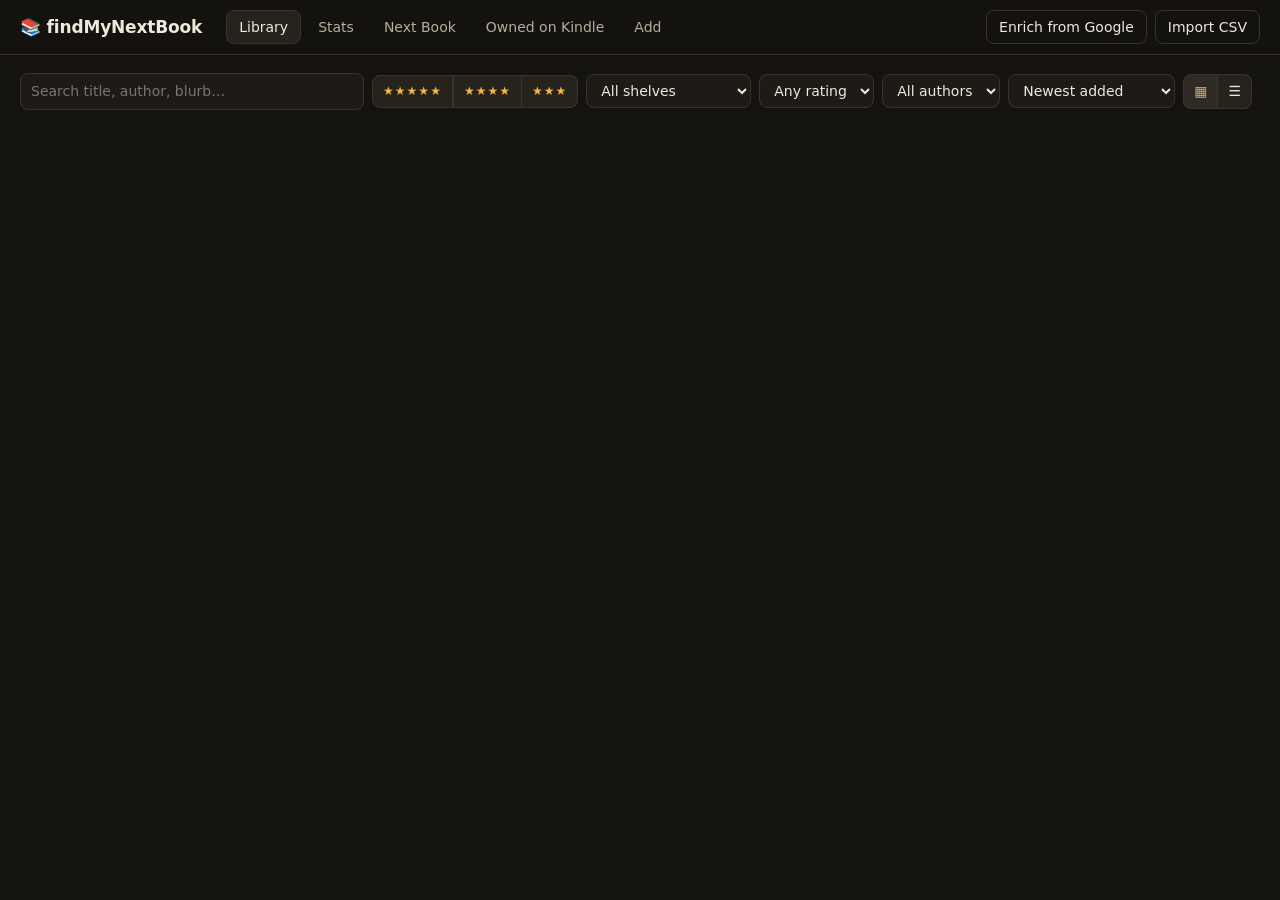
==== static/index.html @ 76b919ef "findMyNextBook: Goodreads replacement with SQLite, Google Books, and OpenRouter recommendations Fast" ====
<!doctype html>
<html lang="en">
<head>
<meta charset="utf-8">
<meta name="viewport" content="width=device-width, initial-scale=1">
<title>findMyNextBook</title>
<link rel="stylesheet" href="/static/style.css">
</head>
<body>
<header class="topbar">
  <div class="brand">📚 <span>findMyNextBook</span></div>
  <nav>
    <button data-view="library" class="active">Library</button>
    <button data-view="stats">Stats</button>
    <button data-view="recs">Next Book</button>
    <button data-view="owned">Owned on Kindle</button>
    <button data-view="add">Add</button>
  </nav>
  <div class="topbar-right">
    <span id="enrich-status" class="muted"></span>
    <button id="enrich-btn" class="ghost" title="Fetch covers, blurbs and genres from Google Books">Enrich from Google</button>
    <label class="ghost file-btn">Import CSV<input type="file" id="import-file" accept=".csv" hidden></label>
  </div>
</header>

<!-- ===================== LIBRARY ===================== -->
<section id="view-library" class="view">
  <div class="filters">
    <input id="q" type="search" placeholder="Search title, author, blurb…">
    <div class="seg star-seg" title="Quick filter by my rating">
      <button data-star="5">★★★★★</button>
      <button data-star="4">★★★★</button>
      <button data-star="3">★★★</button>
    </div>
    <select id="f-shelf">
      <option value="">All shelves</option>
      <option value="read">Read</option>
      <option value="currently-reading">Currently reading</option>
      <option value="to-read">To read</option>
      <option value="abandoned">Abandoned</option>
    </select>
    <select id="f-rating">
      <option value="">Any rating</option>
      <option value="5">★★★★★</option>
      <option value="4">★★★★</option>
      <option value="3">★★★</option>
      <option value="2">★★</option>
      <option value="1">★</option>
      <option value="0">Unrated</option>
    </select>
    <select id="f-author"><option value="">All authors</option></select>
    <select id="f-sort">
      <option value="date_added:desc">Newest added</option>
      <option value="date_read:desc">Recently read</option>
      <option value="my_rating:desc">My rating</option>
      <option value="google_rating:desc">Google rating</option>
      <option value="title:asc">Title A–Z</option>
      <option value="author:asc">Author A–Z</option>
      <option value="original_year:desc">Newest published</option>
      <option value="original_year:asc">Oldest published</option>
      <option value="pages:desc">Longest</option>
    </select>
    <div class="seg">
      <button data-layout="grid" class="active" title="Grid">▦</button>
      <button data-layout="list" title="List">☰</button>
    </div>
    <span id="count" class="muted"></span>
  </div>
  <div id="books" class="grid"></div>
</section>

<!-- ===================== STATS ===================== -->
<section id="view-stats" class="view" hidden>
  <div id="stat-tiles" class="tiles"></div>
  <div class="charts">
    <figure class="card"><figcaption>Books read per year</figcaption><div id="chart-year"></div></figure>
    <figure class="card"><figcaption>How I rate (read shelf)</figcaption><div id="chart-rating"></div></figure>
    <figure class="card"><figcaption>Most-read authors · avg rating</figcaption><div id="chart-authors"></div></figure>
    <figure class="card"><figcaption>Genres (Google Books categories) · avg rating</figcaption><div id="chart-cats"></div></figure>
  </div>
</section>

<!-- ===================== RECOMMENDATIONS ===================== -->
<section id="view-recs" class="view" hidden>
  <div class="card rec-controls">
    <div class="row">
      <label>Model <input id="rec-model" list="model-list" placeholder="anthropic/claude-sonnet-5" spellcheck="false"></label>
      <datalist id="model-list"></datalist>
      <label>How many <input id="rec-n" type="number" min="3" max="25" value="10"></label>
      <button id="rec-go" class="primary">✨ Find my next book</button>
      <button id="rec-prompt" class="ghost" title="See exactly what gets sent to the model">View prompt</button>
    </div>
    <div class="row">
      <input id="rec-mood" placeholder="Optional steer — e.g. “something short and weird”, “more like Blindsight”, “no series starters”">
    </div>
    <div id="rec-status" class="muted"></div>
  </div>
  <div class="row runs-row">
    <label>Previous runs <select id="run-select"></select></label>
    <label class="check"><input type="checkbox" id="hide-dismissed" checked> hide dismissed</label>
  </div>
  <p id="taste" class="taste"></p>
  <div id="recs" class="rec-list"></div>
</section>

<!-- ===================== OWNED ===================== -->
<section id="view-owned" class="view" hidden>
  <div class="card owned-card">
    <h2 style="margin:0 0 4px">Owned on Kindle <span id="owned-count" class="muted" style="font-size:14px;font-weight:400"></span></h2>
    <p class="muted" style="margin:0">Books you bought on Amazon that Goodreads never saw. Anything on this list is never recommended.</p>
    <h3 style="margin:16px 0 4px">👇 Paste here</h3>
    <div class="row" style="margin-top:12px;align-items:flex-start">
      <div style="flex:1 1 320px">
        <textarea id="owned-text" placeholder="Paste titles, one per line — “The Gone-Away World by Nick Harkaway” or just the title.&#10;Also accepts the JSON the Kindle-library script copies to your clipboard."></textarea>
        <div class="row" style="margin-top:6px">
          <button id="owned-add" class="small primary">Add to owned</button>
          <label class="file-btn small" style="padding:3px 9px;font-size:12px">Upload Amazon export CSV<input type="file" id="owned-file" accept=".csv,.txt,.json,.tsv" hidden></label>
          <button id="owned-clear" class="small ghost danger">Clear list</button>
        </div>
      </div>
      <div style="flex:1 1 320px;font-size:12.5px" class="muted">
        <b>Fastest way to load your whole Kindle library:</b><br>
        1. Open <a href="https://read.amazon.com/kindle-library" target="_blank" rel="noopener">read.amazon.com/kindle-library</a> and sign in.<br>
        2. Open the browser console (⌥⌘J in Chrome) and paste this, then press Enter. It scrolls to the bottom, collects every title, and copies JSON to your clipboard.<br>
        <pre id="kindle-script" style="white-space:pre-wrap;user-select:all;background:var(--bg);padding:8px;border-radius:6px;font-size:11px;margin:6px 0"></pre>
        3. Paste the result into the box on the left and click <i>Add to owned</i>.<br>
        <br><b>Or</b> Amazon → Account → <a href="https://www.amazon.com/hz/privacy-central/data-requests/preview.html" target="_blank" rel="noopener">Request Your Data</a> → “Digital Content” gives CSVs you can upload here.
      </div>
    </div>
    <div id="owned-list" class="tags" style="margin-top:10px;max-height:160px;overflow:auto"></div>
  </div>
</section>

<!-- ===================== ADD ===================== -->
<section id="view-add" class="view" hidden>
  <div class="card">
    <div class="row">
      <input id="g-q" placeholder="Search Google Books — title, author, or isbn:9780…" autofocus>
      <button id="g-go" class="primary">Search</button>
    </div>
    <p class="muted">Adds go straight to your shelves. No Goodreads required.</p>
  </div>
  <div id="g-results" class="rec-list"></div>
</section>

<!-- ===================== DRAWER ===================== -->
<div id="backdrop" hidden></div>
<aside id="drawer" hidden>
  <button id="drawer-close" class="close" aria-label="Close">×</button>
  <div id="drawer-body"></div>
</aside>

<div id="modal" hidden><div class="modal-inner"><button class="close" id="modal-close">×</button><pre id="modal-pre"></pre></div></div>
<div id="tip" class="tip" hidden></div>
<div id="toast" hidden></div>

<script src="/static/app.js"></script>
</body>
</html>
---- static/style.css ----
:root {
  color-scheme: dark;
  --bg: #15130f;
  --bg-2: #1e1b16;
  --card: #26221c;
  --card-2: #2f2a23;
  --line: #3a342b;
  --ink: #efe8db;
  --ink-2: #b8ae9c;
  --muted: #7f7666;
  --accent: #e0a458;
  --accent-ink: #1a1408;
  --star: #f2b544;
  --blue: #86b6ef;
  --blue-2: #3b7dd8;
  --good: #7ac48a;
  --bad: #e07a6a;
  --radius: 12px;
  font-family: -apple-system, "SF Pro Text", Inter, Segoe UI, system-ui, sans-serif;
}
* { box-sizing: border-box; }
html, body { margin: 0; background: var(--bg); color: var(--ink); }
body { font-size: 14px; line-height: 1.45; }
a { color: var(--accent); }
button, input, select { font: inherit; color: inherit; }
button { cursor: pointer; border: 1px solid var(--line); background: var(--card); border-radius: 8px; padding: 6px 12px; }
button:hover { background: var(--card-2); }
button.primary { background: var(--accent); color: var(--accent-ink); border-color: var(--accent); font-weight: 600; }
button.primary:hover { filter: brightness(1.08); }
button.ghost { background: transparent; }
button.small { padding: 3px 9px; font-size: 12px; }
button.danger:hover { border-color: var(--bad); color: var(--bad); }
input, select { background: var(--bg-2); border: 1px solid var(--line); border-radius: 8px; padding: 7px 10px; }
input:focus, select:focus { outline: 2px solid var(--accent); outline-offset: -1px; }
.muted { color: var(--muted); }
[hidden] { display: none !important; }

/* top bar */
.topbar { position: sticky; top: 0; z-index: 10; display: flex; align-items: center; gap: 24px; padding: 10px 20px;
  background: color-mix(in oklab, var(--bg) 88%, transparent); backdrop-filter: blur(10px); border-bottom: 1px solid var(--line); }
.brand { font-weight: 700; font-size: 17px; letter-spacing: -.01em; }
.topbar nav { display: flex; gap: 4px; }
.topbar nav button { background: transparent; border-color: transparent; color: var(--ink-2); }
.topbar nav button.active { background: var(--card); color: var(--ink); border-color: var(--line); }
.topbar-right { margin-left: auto; display: flex; gap: 8px; align-items: center; }
.file-btn { border: 1px solid var(--line); border-radius: 8px; padding: 6px 12px; cursor: pointer; }
.file-btn:hover { background: var(--card-2); }

.view { padding: 18px 20px 60px; max-width: 1500px; margin: 0 auto; }

/* filters */
.filters { display: flex; flex-wrap: wrap; gap: 8px; align-items: center; margin-bottom: 16px; }
.filters input[type=search] { flex: 1 1 260px; }
.seg { display: flex; }
.seg button { border-radius: 0; padding: 6px 10px; }
.seg button:first-child { border-radius: 8px 0 0 8px; }
.seg button:last-child { border-radius: 0 8px 8px 0; border-left: none; }
.seg button.active { background: var(--card-2); color: var(--accent); }

/* grid of books */
.grid { display: grid; grid-template-columns: repeat(auto-fill, minmax(150px, 1fr)); gap: 16px; }
.book { cursor: pointer; display: flex; flex-direction: column; gap: 6px; }
.cover { aspect-ratio: 2/3; width: 100%; border-radius: 6px; background: var(--card); object-fit: cover;
  box-shadow: 0 8px 18px -8px #000a; display: flex; align-items: flex-end; padding: 8px; overflow: hidden;
  font-size: 12px; color: var(--ink-2); transition: transform .15s; }
.book:hover .cover { transform: translateY(-3px); }
.cover.placeholder { background: linear-gradient(160deg, var(--card-2), var(--card)); border: 1px solid var(--line); }
.cover.placeholder span { display: -webkit-box; -webkit-line-clamp: 5; -webkit-box-orient: vertical; overflow: hidden; }
.book .t { font-weight: 600; font-size: 13px; line-height: 1.25; display: -webkit-box; -webkit-line-clamp: 2; -webkit-box-orient: vertical; overflow: hidden; }
.book .a { font-size: 12px; color: var(--ink-2); white-space: nowrap; overflow: hidden; text-overflow: ellipsis; }
.stars { color: var(--star); letter-spacing: 1px; font-size: 12px; }
.stars .off { color: var(--line); }
.badge { display: inline-block; font-size: 11px; padding: 1px 7px; border-radius: 999px; border: 1px solid var(--line); color: var(--ink-2); }
.badge.read { color: var(--good); border-color: color-mix(in oklab, var(--good) 40%, transparent); }
.badge.currently-reading { color: var(--blue); border-color: color-mix(in oklab, var(--blue) 40%, transparent); }
.badge.to-read { color: var(--accent); border-color: color-mix(in oklab, var(--accent) 40%, transparent); }
.badge.abandoned { color: var(--bad); }

/* list layout */
.list { display: flex; flex-direction: column; }
.list .book { flex-direction: row; align-items: center; gap: 14px; padding: 8px 6px; border-bottom: 1px solid var(--line); }
.list .cover { width: 34px; aspect-ratio: 2/3; padding: 0; font-size: 0; }
.list .t { flex: 2; -webkit-line-clamp: 1; }
.list .a { flex: 1; }
.list .meta { flex: 1; display: flex; gap: 10px; align-items: center; color: var(--ink-2); font-size: 12px; }

/* drawer */
#backdrop { position: fixed; inset: 0; background: #0009; z-index: 20; }
#drawer { position: fixed; top: 0; right: 0; bottom: 0; width: min(560px, 100vw); background: var(--bg-2); z-index: 21;
  overflow-y: auto; padding: 24px; box-shadow: -20px 0 50px #000a; border-left: 1px solid var(--line); }
.close { position: absolute; top: 10px; right: 12px; border: none; background: transparent; font-size: 24px; color: var(--ink-2); }
.dhead { display: flex; gap: 18px; }
.dhead img, .dhead .cover { width: 130px; flex: none; }
.dhead h2 { margin: 0 0 4px; font-size: 20px; line-height: 1.2; }
.dhead .a { color: var(--ink-2); margin-bottom: 8px; }
.kv { display: grid; grid-template-columns: max-content 1fr; gap: 4px 14px; font-size: 13px; margin: 14px 0; }
.kv dt { color: var(--muted); } .kv dd { margin: 0; }
.desc { color: var(--ink-2); font-size: 13.5px; line-height: 1.55; }
.big-stars { font-size: 26px; letter-spacing: 3px; cursor: pointer; user-select: none; }
.big-stars span { color: var(--line); } .big-stars span.on, .big-stars span.hover { color: var(--star); }
textarea { width: 100%; min-height: 80px; background: var(--bg); border: 1px solid var(--line); border-radius: 8px; padding: 8px; color: inherit; font: inherit; }
.actions { display: flex; flex-wrap: wrap; gap: 8px; margin: 14px 0; }
.tags { display: flex; flex-wrap: wrap; gap: 5px; margin: 8px 0; }

/* cards */
.card { background: var(--card); border: 1px solid var(--line); border-radius: var(--radius); padding: 16px; }
.row { display: flex; flex-wrap: wrap; gap: 10px; align-items: center; }
.row label { display: flex; align-items: center; gap: 6px; color: var(--ink-2); }
.row input:not([type]) { flex: 1; }
.rec-controls .row + .row { margin-top: 10px; }
.runs-row { margin: 14px 0 6px; }
.check { gap: 4px; }
.taste { color: var(--ink-2); font-style: italic; margin: 6px 0 14px; max-width: 900px; }

/* stats */
.tiles { display: grid; grid-template-columns: repeat(auto-fit, minmax(150px, 1fr)); gap: 12px; margin-bottom: 16px; }
.tile { background: var(--card); border: 1px solid var(--line); border-radius: var(--radius); padding: 14px 16px; }
.tile .v { font-size: 28px; font-weight: 700; letter-spacing: -.02em; line-height: 1.1; }
.tile .l { color: var(--muted); font-size: 12px; margin-top: 4px; }
.charts { display: grid; grid-template-columns: repeat(auto-fit, minmax(420px, 1fr)); gap: 14px; align-items: start; }
figure { margin: 0; }
figcaption { font-weight: 600; margin-bottom: 10px; }
.bars { display: flex; align-items: flex-end; gap: 2px; height: 180px; padding: 22px 0 20px; position: relative; }
.bars .bar { flex: 1; background: var(--blue-2); border-radius: 4px 4px 0 0; position: relative; min-width: 8px; cursor: default; }
.bars .bar:hover { background: var(--blue); }
.bars .bar .x { position: absolute; top: 100%; left: 0; right: 0; text-align: center; font-size: 10px; color: var(--muted); margin-top: 4px; }
.bars .bar .y { position: absolute; bottom: 100%; left: 0; right: 0; text-align: center; font-size: 11px; color: var(--ink-2); margin-bottom: 3px; }
.hbars { display: flex; flex-direction: column; gap: 5px; }
.hbar { display: grid; grid-template-columns: 170px 1fr 70px; gap: 10px; align-items: center; font-size: 12.5px; }
.hbar .n { white-space: nowrap; overflow: hidden; text-overflow: ellipsis; color: var(--ink-2); }
.hbar .track { height: 14px; background: var(--bg-2); border-radius: 4px; overflow: hidden; }
.hbar .fill { height: 100%; background: var(--blue-2); border-radius: 4px; }
.hbar .val { color: var(--ink-2); text-align: right; }

/* recommendations */
.rec-list { display: flex; flex-direction: column; gap: 12px; }
.rec { display: grid; grid-template-columns: 96px 1fr; gap: 16px; background: var(--card); border: 1px solid var(--line); border-radius: var(--radius); padding: 14px; }
.rec.dismissed { opacity: .45; }
.rec.bought { border-color: color-mix(in oklab, var(--good) 50%, transparent); }
.rec .cover { width: 96px; font-size: 11px; }
.rec h3 { margin: 0 0 2px; font-size: 17px; }
.rec .hook { color: var(--accent); font-style: italic; margin: 4px 0 8px; }
.rec .reason { color: var(--ink-2); font-size: 13.5px; }
.rec .desc { margin-top: 8px; display: -webkit-box; -webkit-line-clamp: 3; -webkit-box-orient: vertical; overflow: hidden; }
.rec .meta { display: flex; gap: 10px; flex-wrap: wrap; font-size: 12px; color: var(--muted); margin-top: 4px; }
.rank { color: var(--muted); font-weight: 400; margin-right: 4px; }
.kindle { background: #ff9900; color: #111; border-color: #ff9900; font-weight: 600; }
.kindle:hover { filter: brightness(1.1); }
.spinner { display: inline-block; width: 12px; height: 12px; border: 2px solid var(--line); border-top-color: var(--accent); border-radius: 50%; animation: spin .8s linear infinite; vertical-align: -2px; margin-right: 6px; }
@keyframes spin { to { transform: rotate(360deg); } }

/* modal, tooltip, toast */
#modal { position: fixed; inset: 0; background: #000b; z-index: 30; display: flex; align-items: center; justify-content: center; padding: 30px; }
.modal-inner { position: relative; background: var(--bg-2); border: 1px solid var(--line); border-radius: var(--radius); max-width: 900px; width: 100%; max-height: 90vh; overflow: auto; padding: 24px; }
#modal pre { white-space: pre-wrap; font-size: 12px; margin: 0; color: var(--ink-2); }
.tip { position: fixed; z-index: 40; background: var(--card-2); border: 1px solid var(--line); padding: 5px 9px; border-radius: 6px; font-size: 12px; pointer-events: none; }
#toast { position: fixed; bottom: 22px; left: 50%; transform: translateX(-50%); background: var(--card-2); border: 1px solid var(--line); padding: 10px 16px; border-radius: 10px; z-index: 50; box-shadow: 0 10px 30px #000a; }
@media (max-width: 700px) { .topbar { flex-wrap: wrap; gap: 10px; } .topbar-right { margin-left: 0; } .rec { grid-template-columns: 70px 1fr; } .hbar { grid-template-columns: 110px 1fr 60px; } }

.charts figure:nth-child(4) { grid-column: 1 / -1; }
#rec-model { min-width: 320px; }
.owned-card summary { cursor: pointer; }
.owned-card { margin-top: 12px; }
.star-seg button { color: var(--star); letter-spacing: 1px; font-size: 12px; padding: 7px 10px; }
.star-seg button.active { background: var(--star); color: var(--accent-ink); }
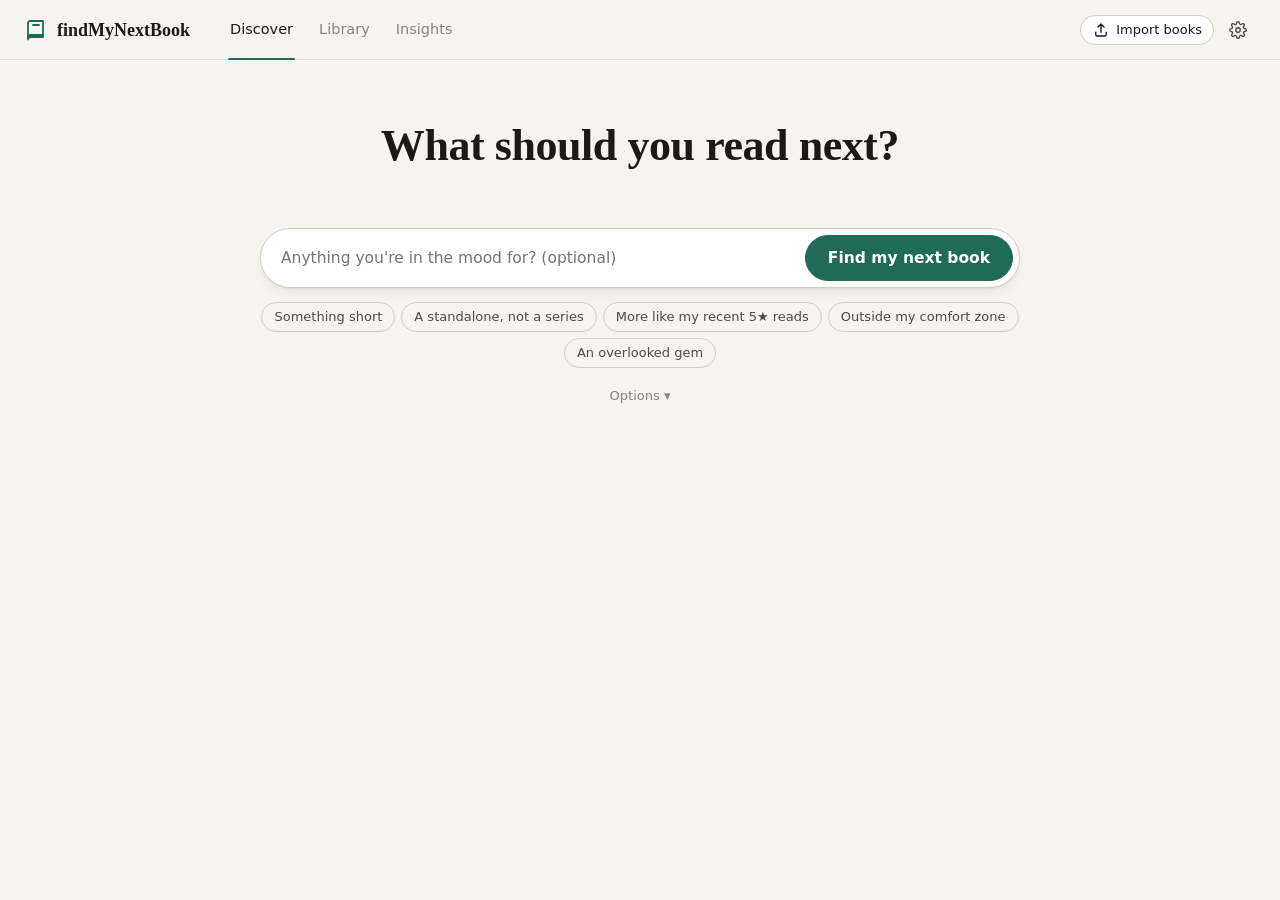
==== commit 4e63de5d: "Add browser-only edition (web/) and Kindle/Amazon import Browser edition, for public hosting: everyt" ====
--- a/static/index.html
+++ b/static/index.html
@@ -4,156 +4,257 @@
 <meta charset="utf-8">
 <meta name="viewport" content="width=device-width, initial-scale=1">
 <title>findMyNextBook</title>
+<link rel="icon" href="data:image/svg+xml,%3Csvg xmlns='http://www.w3.org/2000/svg' viewBox='0 0 24 24' fill='none' stroke='%231f6b57' stroke-width='2' stroke-linecap='round' stroke-linejoin='round'%3E%3Cpath d='M4 19.5V5a2 2 0 0 1 2-2h13v16H6.5A2.5 2.5 0 0 0 4 21.5v-2z'/%3E%3Cpath d='M9 7h6'/%3E%3C/svg%3E">
 <link rel="stylesheet" href="/static/style.css">
 </head>
 <body>
+<svg width="0" height="0" style="position:absolute" aria-hidden="true">
+  <symbol id="i-book" viewBox="0 0 24 24" fill="none" stroke="currentColor" stroke-width="1.8" stroke-linecap="round" stroke-linejoin="round"><path d="M4 19.5V5a2 2 0 0 1 2-2h13v16H6.5A2.5 2.5 0 0 0 4 21.5v-2z"/><path d="M4 19.5A2.5 2.5 0 0 1 6.5 17H19"/><path d="M9 7h6"/></symbol>
+  <symbol id="i-gear" viewBox="0 0 24 24" fill="none" stroke="currentColor" stroke-width="1.8" stroke-linecap="round" stroke-linejoin="round"><circle cx="12" cy="12" r="3"/><path d="M19.4 15a1.7 1.7 0 0 0 .3 1.8l.1.1a2 2 0 1 1-2.8 2.8l-.1-.1a1.7 1.7 0 0 0-1.8-.3 1.7 1.7 0 0 0-1 1.5V21a2 2 0 1 1-4 0v-.1a1.7 1.7 0 0 0-1.1-1.5 1.7 1.7 0 0 0-1.8.3l-.1.1a2 2 0 1 1-2.8-2.8l.1-.1a1.7 1.7 0 0 0 .3-1.8 1.7 1.7 0 0 0-1.5-1H3a2 2 0 1 1 0-4h.1a1.7 1.7 0 0 0 1.5-1.1 1.7 1.7 0 0 0-.3-1.8l-.1-.1a2 2 0 1 1 2.8-2.8l.1.1a1.7 1.7 0 0 0 1.8.3H9a1.7 1.7 0 0 0 1-1.5V3a2 2 0 1 1 4 0v.1a1.7 1.7 0 0 0 1 1.5 1.7 1.7 0 0 0 1.8-.3l.1-.1a2 2 0 1 1 2.8 2.8l-.1.1a1.7 1.7 0 0 0-.3 1.8V9a1.7 1.7 0 0 0 1.5 1H21a2 2 0 1 1 0 4h-.1a1.7 1.7 0 0 0-1.5 1z"/></symbol>
+  <symbol id="i-search" viewBox="0 0 24 24" fill="none" stroke="currentColor" stroke-width="2" stroke-linecap="round"><circle cx="11" cy="11" r="7"/><path d="m20 20-3.5-3.5"/></symbol>
+  <symbol id="i-grid" viewBox="0 0 24 24" fill="none" stroke="currentColor" stroke-width="2"><rect x="4" y="4" width="6.5" height="6.5" rx="1"/><rect x="13.5" y="4" width="6.5" height="6.5" rx="1"/><rect x="4" y="13.5" width="6.5" height="6.5" rx="1"/><rect x="13.5" y="13.5" width="6.5" height="6.5" rx="1"/></symbol>
+  <symbol id="i-list" viewBox="0 0 24 24" fill="none" stroke="currentColor" stroke-width="2" stroke-linecap="round"><path d="M8 6h12M8 12h12M8 18h12M4 6h.01M4 12h.01M4 18h.01"/></symbol>
+  <symbol id="i-x" viewBox="0 0 24 24" fill="none" stroke="currentColor" stroke-width="2" stroke-linecap="round"><path d="M6 6l12 12M18 6 6 18"/></symbol>
+  <symbol id="i-upload" viewBox="0 0 24 24" fill="none" stroke="currentColor" stroke-width="1.8" stroke-linecap="round" stroke-linejoin="round"><path d="M12 15V4m0 0-4 4m4-4 4 4M5 15v3a2 2 0 0 0 2 2h10a2 2 0 0 0 2-2v-3"/></symbol>
+</svg>
+
 <header class="topbar">
-  <div class="brand">📚 <span>findMyNextBook</span></div>
-  <nav>
-    <button data-view="library" class="active">Library</button>
-    <button data-view="stats">Stats</button>
-    <button data-view="recs">Next Book</button>
-    <button data-view="owned">Owned on Kindle</button>
-    <button data-view="add">Add</button>
+  <a class="brand" href="#discover"><svg><use href="#i-book"/></svg><span>findMyNextBook</span></a>
+  <nav class="tabs">
+    <button data-view="discover">Discover</button>
+    <button data-view="library">Library</button>
+    <button data-view="insights">Insights</button>
   </nav>
   <div class="topbar-right">
-    <span id="enrich-status" class="muted"></span>
-    <button id="enrich-btn" class="ghost" title="Fetch covers, blurbs and genres from Google Books">Enrich from Google</button>
-    <label class="ghost file-btn">Import CSV<input type="file" id="import-file" accept=".csv" hidden></label>
+    <span id="bg-pill" class="bg-pill" hidden></span>
+    <button id="open-import" class="btn sm"><svg><use href="#i-upload"/></svg>Import books</button>
+    <button id="open-settings" class="icon-btn" aria-label="Settings" title="Settings"><svg><use href="#i-gear"/></svg></button>
   </div>
 </header>
 
+<main>
+<!-- ===================== DISCOVER ===================== -->
+<section id="view-discover" class="view">
+  <div id="banner" class="banner" hidden></div>
+  <div class="hero">
+    <h1>What should you read next?</h1>
+    <p class="sub" id="hero-sub">&nbsp;</p>
+    <form id="ask" class="ask" autocomplete="off">
+      <input id="mood" placeholder="Anything you're in the mood for? (optional)" aria-label="What you're in the mood for">
+      <button id="go" class="btn primary lg" type="submit">Find my next book</button>
+    </form>
+    <div class="chips" id="mood-chips">
+      <button type="button" class="chip">Something short</button>
+      <button type="button" class="chip">A standalone, not a series</button>
+      <button type="button" class="chip">More like my recent 5★ reads</button>
+      <button type="button" class="chip">Outside my comfort zone</button>
+      <button type="button" class="chip">An overlooked gem</button>
+    </div>
+    <details class="options" id="options">
+      <summary>Options</summary>
+      <div class="options-body">
+        <p class="opt-label">Model</p>
+        <div id="model-grid" class="model-grid"><span class="muted small">Loading models from OpenRouter…</span></div>
+        <div class="opt-row">
+          <label class="grow">Other OpenRouter model <input id="rec-model" list="model-list" placeholder="any slug, e.g. google/gemini-3-pro" spellcheck="false"></label>
+          <datalist id="model-list"></datalist>
+        </div>
+        <div class="opt-row">
+          <label title="How long the model reasons before answering. Higher is slower and costs more.">Effort
+            <select id="rec-effort"><option value="">model default</option><option>low</option><option>medium</option><option>high</option><option>xhigh</option></select></label>
+          <label title="Distilled: ranked taste signals. Full: every rated book listed by stars.">Profile
+            <select id="rec-profile"><option value="distilled">Distilled</option><option value="full">Full list</option></select></label>
+          <label>Picks <input id="rec-n" type="number" min="3" max="25" value="10"></label>
+          <label class="check" title="Searches the Kindle store for each pick: price, Kindle Unlimited, and whether you already own it"><input type="checkbox" id="rec-verify" checked> Check the Kindle store</label>
+          <button id="rec-prompt" class="btn sm ghost" type="button">View prompt</button>
+        </div>
+      </div>
+    </details>
+  </div>
+  <div id="progress" class="progress" hidden></div>
+  <div id="results" hidden>
+    <div class="results-head">
+      <div><h2 id="results-title">Your next books</h2><div class="meta" id="results-meta"></div></div>
+      <label class="small muted">Earlier picks&nbsp; <select id="run-select"></select></label>
+    </div>
+    <div id="model-tabs" class="model-tabs" hidden></div>
+    <blockquote id="taste" class="taste" hidden></blockquote>
+    <div id="recs" class="recs"></div>
+    <p id="dropped" class="dropped"></p>
+  </div>
+</section>
+
 <!-- ===================== LIBRARY ===================== -->
-<section id="view-library" class="view">
-  <div class="filters">
-    <input id="q" type="search" placeholder="Search title, author, blurb…">
-    <div class="seg star-seg" title="Quick filter by my rating">
-      <button data-star="5">★★★★★</button>
-      <button data-star="4">★★★★</button>
-      <button data-star="3">★★★</button>
-    </div>
-    <select id="f-shelf">
-      <option value="">All shelves</option>
-      <option value="read">Read</option>
-      <option value="currently-reading">Currently reading</option>
-      <option value="to-read">To read</option>
-      <option value="abandoned">Abandoned</option>
-    </select>
-    <select id="f-rating">
-      <option value="">Any rating</option>
-      <option value="5">★★★★★</option>
-      <option value="4">★★★★</option>
-      <option value="3">★★★</option>
-      <option value="2">★★</option>
-      <option value="1">★</option>
-      <option value="0">Unrated</option>
-    </select>
-    <select id="f-author"><option value="">All authors</option></select>
-    <select id="f-sort">
-      <option value="date_added:desc">Newest added</option>
-      <option value="date_read:desc">Recently read</option>
-      <option value="my_rating:desc">My rating</option>
-      <option value="google_rating:desc">Google rating</option>
-      <option value="title:asc">Title A–Z</option>
-      <option value="author:asc">Author A–Z</option>
-      <option value="original_year:desc">Newest published</option>
-      <option value="original_year:asc">Oldest published</option>
-      <option value="pages:desc">Longest</option>
-    </select>
-    <div class="seg">
-      <button data-layout="grid" class="active" title="Grid">▦</button>
-      <button data-layout="list" title="List">☰</button>
-    </div>
-    <span id="count" class="muted"></span>
+<section id="view-library" class="view" hidden>
+  <div class="lib-head">
+    <h1>Library<span id="lib-count" class="count"></span></h1>
+    <button id="add-book" class="btn">+ Add a book</button>
+  </div>
+  <div class="toolbar">
+    <div class="search"><svg><use href="#i-search"/></svg><input id="q" type="search" placeholder="Search title, author or blurb"></div>
+    <div class="chips" id="shelf-chips"></div>
+    <div class="toolbar-right">
+      <select id="f-rating" aria-label="Rating">
+        <option value="">Any rating</option><option value="5">★★★★★</option><option value="4">★★★★</option>
+        <option value="3">★★★</option><option value="2">★★</option><option value="1">★</option>
+      </select>
+      <select id="f-sort" aria-label="Sort">
+        <option value="date_read:desc">Recently read</option>
+        <option value="date_added:desc">Recently added</option>
+        <option value="my_rating:desc">My rating</option>
+        <option value="title:asc">Title A–Z</option>
+        <option value="author:asc">Author A–Z</option>
+        <option value="original_year:desc">Newest published</option>
+        <option value="original_year:asc">Oldest published</option>
+        <option value="pages:desc">Longest</option>
+      </select>
+      <div class="seg" role="group" aria-label="Layout">
+        <button data-layout="grid" class="active" title="Grid"><svg><use href="#i-grid"/></svg></button>
+        <button data-layout="list" title="List"><svg><use href="#i-list"/></svg></button>
+      </div>
+    </div>
   </div>
   <div id="books" class="grid"></div>
 </section>
 
-<!-- ===================== STATS ===================== -->
-<section id="view-stats" class="view" hidden>
+<!-- ===================== INSIGHTS ===================== -->
+<section id="view-insights" class="view" hidden>
   <div id="stat-tiles" class="tiles"></div>
   <div class="charts">
-    <figure class="card"><figcaption>Books read per year</figcaption><div id="chart-year"></div></figure>
-    <figure class="card"><figcaption>How I rate (read shelf)</figcaption><div id="chart-rating"></div></figure>
-    <figure class="card"><figcaption>Most-read authors · avg rating</figcaption><div id="chart-authors"></div></figure>
-    <figure class="card"><figcaption>Genres (Google Books categories) · avg rating</figcaption><div id="chart-cats"></div></figure>
+    <figure class="panel"><figcaption>Books read per year</figcaption><div id="chart-year"></div></figure>
+    <figure class="panel"><figcaption>How you rate</figcaption><div id="chart-rating"></div></figure>
+    <figure class="panel"><figcaption>Most-read authors · average rating</figcaption><div id="chart-authors"></div></figure>
+    <figure class="panel"><figcaption>Genres · average rating</figcaption><div id="chart-cats"></div></figure>
   </div>
 </section>
-
-<!-- ===================== RECOMMENDATIONS ===================== -->
-<section id="view-recs" class="view" hidden>
-  <div class="card rec-controls">
-    <div class="row">
-      <label>Model <input id="rec-model" list="model-list" placeholder="anthropic/claude-sonnet-5" spellcheck="false"></label>
-      <datalist id="model-list"></datalist>
-      <label>How many <input id="rec-n" type="number" min="3" max="25" value="10"></label>
-      <button id="rec-go" class="primary">✨ Find my next book</button>
-      <button id="rec-prompt" class="ghost" title="See exactly what gets sent to the model">View prompt</button>
-    </div>
-    <div class="row">
-      <input id="rec-mood" placeholder="Optional steer — e.g. “something short and weird”, “more like Blindsight”, “no series starters”">
-    </div>
-    <div id="rec-status" class="muted"></div>
-  </div>
-  <div class="row runs-row">
-    <label>Previous runs <select id="run-select"></select></label>
-    <label class="check"><input type="checkbox" id="hide-dismissed" checked> hide dismissed</label>
-  </div>
-  <p id="taste" class="taste"></p>
-  <div id="recs" class="rec-list"></div>
-</section>
-
-<!-- ===================== OWNED ===================== -->
-<section id="view-owned" class="view" hidden>
-  <div class="card owned-card">
-    <h2 style="margin:0 0 4px">Owned on Kindle <span id="owned-count" class="muted" style="font-size:14px;font-weight:400"></span></h2>
-    <p class="muted" style="margin:0">Books you bought on Amazon that Goodreads never saw. Anything on this list is never recommended.</p>
-    <h3 style="margin:16px 0 4px">👇 Paste here</h3>
-    <div class="row" style="margin-top:12px;align-items:flex-start">
-      <div style="flex:1 1 320px">
-        <textarea id="owned-text" placeholder="Paste titles, one per line — “The Gone-Away World by Nick Harkaway” or just the title.&#10;Also accepts the JSON the Kindle-library script copies to your clipboard."></textarea>
-        <div class="row" style="margin-top:6px">
-          <button id="owned-add" class="small primary">Add to owned</button>
-          <label class="file-btn small" style="padding:3px 9px;font-size:12px">Upload Amazon export CSV<input type="file" id="owned-file" accept=".csv,.txt,.json,.tsv" hidden></label>
-          <button id="owned-clear" class="small ghost danger">Clear list</button>
-        </div>
-      </div>
-      <div style="flex:1 1 320px;font-size:12.5px" class="muted">
-        <b>Fastest way to load your whole Kindle library:</b><br>
-        1. Open <a href="https://read.amazon.com/kindle-library" target="_blank" rel="noopener">read.amazon.com/kindle-library</a> and sign in.<br>
-        2. Open the browser console (⌥⌘J in Chrome) and paste this, then press Enter. It scrolls to the bottom, collects every title, and copies JSON to your clipboard.<br>
-        <pre id="kindle-script" style="white-space:pre-wrap;user-select:all;background:var(--bg);padding:8px;border-radius:6px;font-size:11px;margin:6px 0"></pre>
-        3. Paste the result into the box on the left and click <i>Add to owned</i>.<br>
-        <br><b>Or</b> Amazon → Account → <a href="https://www.amazon.com/hz/privacy-central/data-requests/preview.html" target="_blank" rel="noopener">Request Your Data</a> → “Digital Content” gives CSVs you can upload here.
-      </div>
-    </div>
-    <div id="owned-list" class="tags" style="margin-top:10px;max-height:160px;overflow:auto"></div>
-  </div>
-</section>
-
-<!-- ===================== ADD ===================== -->
-<section id="view-add" class="view" hidden>
-  <div class="card">
-    <div class="row">
-      <input id="g-q" placeholder="Search Google Books — title, author, or isbn:9780…" autofocus>
-      <button id="g-go" class="primary">Search</button>
-    </div>
-    <p class="muted">Adds go straight to your shelves. No Goodreads required.</p>
-  </div>
-  <div id="g-results" class="rec-list"></div>
-</section>
-
-<!-- ===================== DRAWER ===================== -->
+</main>
+
+<!-- ===================== IMPORT WIZARD ===================== -->
+<div id="wizard" class="overlay" hidden>
+  <div class="sheet wz" role="dialog" aria-modal="true" aria-label="Import your books">
+    <header class="sheet-head">
+      <ol class="steps" id="wz-steps">
+        <li data-step="connect"><span class="dot">1</span><span class="lbl">Connect Amazon</span></li>
+        <li data-step="review"><span class="dot">2</span><span class="lbl">Review</span></li>
+        <li data-step="rate"><span class="dot">3</span><span class="lbl">Rate</span></li>
+        <li data-step="done"><span class="dot">4</span><span class="lbl">Done</span></li>
+      </ol>
+      <button class="icon-btn" data-close aria-label="Close"><svg><use href="#i-x"/></svg></button>
+    </header>
+    <div class="sheet-body">
+      <!-- step 1 -->
+      <section data-panel="connect">
+        <h2 class="title">Import every book you've bought on Amazon</h2>
+        <p class="lead">Your Kindle library joins your library here, and every book in it counts as read. Goodreads ratings stay attached, and you'll never be recommended a book you already own.</p>
+        <ol class="how">
+          <li><b>Chrome opens on Amazon</b><span>It uses this app's own Chrome profile, separate from your everyday browser.</span></li>
+          <li><b>You sign in once</b><span>The session is saved on this Mac, so later imports run in the background.</span></li>
+          <li><b>Your Kindle library is read</b><span>Titles, covers and the dates Kindle saw you finish. It stays on this machine.</span></li>
+        </ol>
+        <div id="wz-sync"></div>
+        <details class="alt" id="wz-alt">
+          <summary>Can't use Chrome here? Paste your library instead</summary>
+          <div class="alt-body">
+            <ol>
+              <li>Open <a href="https://read.amazon.com/kindle-library" target="_blank" rel="noopener">read.amazon.com/kindle-library</a> in any browser and sign in.</li>
+              <li>Open the developer console (⌥⌘J in Chrome) and run this. It copies your whole Kindle library to the clipboard.
+                <div class="code"><pre id="wz-script"></pre><button class="btn sm" id="wz-copy" type="button">Copy</button></div></li>
+              <li>Paste the result here.
+                <textarea id="wz-paste" placeholder='[{"asin":"B0…","title":"…"}, …]' style="margin-top:8px"></textarea>
+                <button class="btn sm" id="wz-paste-go" type="button" style="margin-top:8px">Import pasted library</button></li>
+            </ol>
+          </div>
+        </details>
+      </section>
+      <!-- step 2 -->
+      <section data-panel="review" hidden>
+        <h2 class="title" id="wz-review-title">Here's what's on your Kindle</h2>
+        <p class="lead" id="wz-review-lead"></p>
+        <div class="stat-row" id="wz-review-stats"></div>
+        <div id="wz-new-wrap" class="wz-section">
+          <h3>New to your library</h3>
+          <div class="cover-wall" id="wz-new-covers"></div>
+        </div>
+        <div class="wz-section">
+          <h3>Choices</h3>
+          <div class="choice-list" id="wz-choices"></div>
+        </div>
+        <div class="wz-section">
+          <h3>Add more (optional)</h3>
+          <div class="extra-grid">
+            <label class="drop" id="drop-goodreads">
+              <b>Goodreads export</b>
+              <span class="d">Your ratings and read dates are the strongest taste signal. Goodreads → My Books → Import and export → Export library.</span>
+              <input type="file" accept=".csv" hidden data-kind="goodreads">
+              <span class="res"></span>
+            </label>
+            <label class="drop" id="drop-orders">
+              <b>Paper books from Amazon</b>
+              <span class="d">Amazon → Account → Request Your Data → “Your Orders”. Drop the zip (or its order-history CSV) here.</span>
+              <input type="file" accept=".zip,.csv" hidden data-kind="orders">
+              <span class="res"></span>
+            </label>
+          </div>
+        </div>
+      </section>
+      <!-- step 3 -->
+      <section data-panel="rate" hidden>
+        <h2 class="title">Rate what you've read</h2>
+        <p class="lead" id="wz-rate-lead"></p>
+        <div class="rate-grid" id="wz-rate"></div>
+        <div class="center" style="margin-top:22px"><button class="btn" id="wz-more" type="button" hidden>Show more</button></div>
+      </section>
+      <!-- step 4 -->
+      <section data-panel="done" hidden class="center">
+        <div class="done-mark">✓</div>
+        <h2 class="title">Your library is ready</h2>
+        <p class="lead" style="margin:10px auto 0" id="wz-done-lead"></p>
+        <div class="stat-row" id="wz-done-stats"></div>
+      </section>
+    </div>
+    <footer class="sheet-foot" id="wz-foot"></footer>
+  </div>
+</div>
+
+<!-- ===================== SETTINGS ===================== -->
+<div id="settings" class="overlay" hidden>
+  <div class="sheet narrow" role="dialog" aria-modal="true" aria-label="Settings">
+    <header class="sheet-head"><h2>Settings</h2><button class="icon-btn" data-close aria-label="Close"><svg><use href="#i-x"/></svg></button></header>
+    <div class="sheet-body" id="settings-body"></div>
+  </div>
+</div>
+
+<!-- ===================== ADD A BOOK ===================== -->
+<div id="adder" class="overlay" hidden>
+  <div class="sheet narrow" role="dialog" aria-modal="true" aria-label="Add a book">
+    <header class="sheet-head"><h2>Add a book</h2><button class="icon-btn" data-close aria-label="Close"><svg><use href="#i-x"/></svg></button></header>
+    <div class="sheet-body">
+      <form id="g-form" class="ask" style="box-shadow:none">
+        <input id="g-q" placeholder="Title, author, or isbn:9780…" aria-label="Search Google Books">
+        <button class="btn primary" type="submit">Search</button>
+      </form>
+      <div id="g-results" style="margin-top:12px"></div>
+    </div>
+  </div>
+</div>
+
+<!-- ===================== PROMPT ===================== -->
+<div id="modal" class="overlay" hidden>
+  <div class="sheet" role="dialog" aria-modal="true" aria-label="Prompt">
+    <header class="sheet-head"><h2 id="modal-title">Prompt</h2><button class="icon-btn" data-close aria-label="Close"><svg><use href="#i-x"/></svg></button></header>
+    <div class="sheet-body"><pre id="modal-pre"></pre></div>
+  </div>
+</div>
+
+<!-- ===================== BOOK DRAWER ===================== -->
 <div id="backdrop" hidden></div>
 <aside id="drawer" hidden>
-  <button id="drawer-close" class="close" aria-label="Close">×</button>
+  <button id="drawer-close" class="icon-btn close" aria-label="Close"><svg><use href="#i-x"/></svg></button>
   <div id="drawer-body"></div>
 </aside>
 
-<div id="modal" hidden><div class="modal-inner"><button class="close" id="modal-close">×</button><pre id="modal-pre"></pre></div></div>
 <div id="tip" class="tip" hidden></div>
 <div id="toast" hidden></div>
-
 <script src="/static/app.js"></script>
 </body>
 </html>
--- a/static/style.css
+++ b/static/style.css
@@ -1,165 +1,420 @@
+/* findMyNextBook — light/dark tokens, then components. No build step. */
 :root {
-  color-scheme: dark;
-  --bg: #15130f;
-  --bg-2: #1e1b16;
-  --card: #26221c;
-  --card-2: #2f2a23;
-  --line: #3a342b;
-  --ink: #efe8db;
-  --ink-2: #b8ae9c;
-  --muted: #7f7666;
-  --accent: #e0a458;
-  --accent-ink: #1a1408;
-  --star: #f2b544;
-  --blue: #86b6ef;
-  --blue-2: #3b7dd8;
-  --good: #7ac48a;
-  --bad: #e07a6a;
-  --radius: 12px;
-  font-family: -apple-system, "SF Pro Text", Inter, Segoe UI, system-ui, sans-serif;
+  color-scheme: light dark;
+  --bg: #f6f4ef;
+  --surface: #ffffff;
+  --surface-2: #f1eee7;
+  --sunken: #ebe7de;
+  --line: #e4dfd5;
+  --line-2: #d4cdbf;
+  --ink: #1c1a16;
+  --ink-2: #4f4a42;
+  --muted: #8a8377;
+  --accent: #1f6b57;
+  --accent-ink: #ffffff;
+  --accent-soft: #e2efe9;
+  --star: #e0a01c;
+  --good: #2e7d4f;
+  --good-soft: #e3f2e8;
+  --bad: #b4473a;
+  --warn: #9a6512;
+  --warn-soft: #f8eedb;
+  --buy: #ffd814;
+  --buy-line: #f2c200;
+  --buy-ink: #0f1111;
+  --shadow: 0 1px 2px rgba(28, 26, 22, .05), 0 6px 18px -8px rgba(28, 26, 22, .14);
+  --shadow-lg: 0 30px 80px -24px rgba(28, 26, 22, .40);
+  --r: 14px;
+  --r-sm: 9px;
+  --serif: "New York", "Iowan Old Style", "Palatino Linotype", Palatino, Georgia, ui-serif, serif;
+  --sans: -apple-system, BlinkMacSystemFont, "SF Pro Text", Inter, "Segoe UI", system-ui, sans-serif;
 }
+@media (prefers-color-scheme: dark) {
+  :root {
+    --bg: #12110f;
+    --surface: #1b1a17;
+    --surface-2: #23211d;
+    --sunken: #0e0d0b;
+    --line: #2d2a25;
+    --line-2: #3c3831;
+    --ink: #f2ede3;
+    --ink-2: #c4bcae;
+    --muted: #8c8478;
+    --accent: #6fcfae;
+    --accent-ink: #0a1f18;
+    --accent-soft: #17302a;
+    --star: #f2b544;
+    --good: #7cc791;
+    --good-soft: #193022;
+    --bad: #ea8b7d;
+    --warn: #e5b764;
+    --warn-soft: #2e2615;
+    --shadow: 0 1px 2px rgba(0, 0, 0, .35), 0 8px 24px -10px rgba(0, 0, 0, .6);
+    --shadow-lg: 0 30px 90px -20px rgba(0, 0, 0, .85);
+  }
+}
+
 * { box-sizing: border-box; }
 html, body { margin: 0; background: var(--bg); color: var(--ink); }
-body { font-size: 14px; line-height: 1.45; }
-a { color: var(--accent); }
-button, input, select { font: inherit; color: inherit; }
-button { cursor: pointer; border: 1px solid var(--line); background: var(--card); border-radius: 8px; padding: 6px 12px; }
-button:hover { background: var(--card-2); }
-button.primary { background: var(--accent); color: var(--accent-ink); border-color: var(--accent); font-weight: 600; }
-button.primary:hover { filter: brightness(1.08); }
-button.ghost { background: transparent; }
-button.small { padding: 3px 9px; font-size: 12px; }
-button.danger:hover { border-color: var(--bad); color: var(--bad); }
-input, select { background: var(--bg-2); border: 1px solid var(--line); border-radius: 8px; padding: 7px 10px; }
-input:focus, select:focus { outline: 2px solid var(--accent); outline-offset: -1px; }
+body { font: 14.5px/1.5 var(--sans); -webkit-font-smoothing: antialiased; }
+a { color: var(--accent); text-decoration: none; }
+a:hover { text-decoration: underline; }
+h1, h2, h3 { font-family: var(--serif); font-weight: 600; letter-spacing: -.01em; margin: 0; }
+button, input, select, textarea { font: inherit; color: inherit; }
+[hidden] { display: none !important; }
 .muted { color: var(--muted); }
-[hidden] { display: none !important; }
-
-/* top bar */
-.topbar { position: sticky; top: 0; z-index: 10; display: flex; align-items: center; gap: 24px; padding: 10px 20px;
-  background: color-mix(in oklab, var(--bg) 88%, transparent); backdrop-filter: blur(10px); border-bottom: 1px solid var(--line); }
-.brand { font-weight: 700; font-size: 17px; letter-spacing: -.01em; }
-.topbar nav { display: flex; gap: 4px; }
-.topbar nav button { background: transparent; border-color: transparent; color: var(--ink-2); }
-.topbar nav button.active { background: var(--card); color: var(--ink); border-color: var(--line); }
-.topbar-right { margin-left: auto; display: flex; gap: 8px; align-items: center; }
-.file-btn { border: 1px solid var(--line); border-radius: 8px; padding: 6px 12px; cursor: pointer; }
-.file-btn:hover { background: var(--card-2); }
-
-.view { padding: 18px 20px 60px; max-width: 1500px; margin: 0 auto; }
-
-/* filters */
-.filters { display: flex; flex-wrap: wrap; gap: 8px; align-items: center; margin-bottom: 16px; }
-.filters input[type=search] { flex: 1 1 260px; }
-.seg { display: flex; }
-.seg button { border-radius: 0; padding: 6px 10px; }
-.seg button:first-child { border-radius: 8px 0 0 8px; }
-.seg button:last-child { border-radius: 0 8px 8px 0; border-left: none; }
-.seg button.active { background: var(--card-2); color: var(--accent); }
-
-/* grid of books */
-.grid { display: grid; grid-template-columns: repeat(auto-fill, minmax(150px, 1fr)); gap: 16px; }
-.book { cursor: pointer; display: flex; flex-direction: column; gap: 6px; }
-.cover { aspect-ratio: 2/3; width: 100%; border-radius: 6px; background: var(--card); object-fit: cover;
-  box-shadow: 0 8px 18px -8px #000a; display: flex; align-items: flex-end; padding: 8px; overflow: hidden;
-  font-size: 12px; color: var(--ink-2); transition: transform .15s; }
-.book:hover .cover { transform: translateY(-3px); }
-.cover.placeholder { background: linear-gradient(160deg, var(--card-2), var(--card)); border: 1px solid var(--line); }
-.cover.placeholder span { display: -webkit-box; -webkit-line-clamp: 5; -webkit-box-orient: vertical; overflow: hidden; }
-.book .t { font-weight: 600; font-size: 13px; line-height: 1.25; display: -webkit-box; -webkit-line-clamp: 2; -webkit-box-orient: vertical; overflow: hidden; }
-.book .a { font-size: 12px; color: var(--ink-2); white-space: nowrap; overflow: hidden; text-overflow: ellipsis; }
+.small { font-size: 12.5px; }
+:focus-visible { outline: 2px solid var(--accent); outline-offset: 2px; }
+
+/* ---------- buttons ---------- */
+.btn { display: inline-flex; align-items: center; justify-content: center; gap: 6px; height: 36px; padding: 0 14px;
+  border-radius: 999px; border: 1px solid var(--line-2); background: var(--surface); cursor: pointer; white-space: nowrap;
+  font-weight: 500; transition: background .12s, border-color .12s, transform .06s; text-decoration: none !important; color: var(--ink); }
+.btn:hover { background: var(--surface-2); }
+.btn:active { transform: translateY(1px); }
+.btn:disabled { opacity: .5; cursor: default; }
+.btn.primary { background: var(--accent); border-color: var(--accent); color: var(--accent-ink); font-weight: 600; }
+.btn.primary:hover { filter: brightness(1.07); }
+.btn.ghost { background: transparent; border-color: transparent; color: var(--ink-2); }
+.btn.ghost:hover { background: var(--surface-2); color: var(--ink); }
+.btn.buy { background: var(--buy); border-color: var(--buy-line); color: var(--buy-ink); font-weight: 600; }
+.btn.buy:hover { filter: brightness(1.04); }
+.btn.sm { height: 30px; padding: 0 11px; font-size: 13px; }
+.btn.lg { height: 46px; padding: 0 22px; font-size: 15.5px; }
+.btn.on { background: var(--accent-soft); border-color: var(--accent); color: var(--accent); }
+.btn.danger:hover { color: var(--bad); border-color: var(--bad); }
+.icon-btn { width: 36px; height: 36px; border-radius: 999px; border: 1px solid transparent; background: transparent;
+  display: inline-grid; place-items: center; cursor: pointer; color: var(--ink-2); }
+.icon-btn:hover { background: var(--surface-2); color: var(--ink); }
+.icon-btn svg, .btn svg { width: 18px; height: 18px; }
+input[type=text], input[type=search], input:not([type]), input[type=number], input[type=date], select, textarea {
+  background: var(--surface); border: 1px solid var(--line-2); border-radius: var(--r-sm); padding: 8px 11px; outline: none; }
+input:focus, select:focus, textarea:focus { border-color: var(--accent); box-shadow: 0 0 0 3px var(--accent-soft); }
+textarea { width: 100%; min-height: 90px; resize: vertical; }
+label.check { display: flex; gap: 10px; align-items: flex-start; cursor: pointer; }
+label.check input { margin-top: 3px; accent-color: var(--accent); width: 16px; height: 16px; flex: none; }
+
+/* ---------- top bar ---------- */
+.topbar { position: sticky; top: 0; z-index: 10; display: flex; align-items: center; gap: 28px; height: 60px; padding: 0 24px;
+  background: color-mix(in oklab, var(--bg) 85%, transparent); backdrop-filter: saturate(1.4) blur(12px);
+  border-bottom: 1px solid var(--line); }
+.brand { display: flex; align-items: center; gap: 9px; font: 600 18px/1 var(--serif); color: var(--ink); text-decoration: none !important; }
+.brand svg { width: 24px; height: 24px; color: var(--accent); }
+.tabs { display: flex; gap: 2px; height: 100%; }
+.tabs button { position: relative; border: 0; background: none; padding: 0 12px; color: var(--muted); cursor: pointer; font-weight: 500; }
+.tabs button:hover { color: var(--ink); }
+.tabs button.active { color: var(--ink); }
+.tabs button.active::after { content: ""; position: absolute; left: 10px; right: 10px; bottom: -1px; height: 2px; border-radius: 2px; background: var(--accent); }
+.topbar-right { margin-left: auto; display: flex; gap: 6px; align-items: center; }
+.bg-pill { font-size: 12.5px; color: var(--muted); display: flex; align-items: center; gap: 6px; margin-right: 6px; }
+
+main { max-width: 1240px; margin: 0 auto; padding: 0 24px 80px; }
+.view { padding-top: 28px; }
+
+/* ---------- banner ---------- */
+.banner { display: flex; align-items: center; gap: 14px; padding: 12px 14px 12px 16px; border-radius: var(--r);
+  background: var(--warn-soft); border: 1px solid color-mix(in oklab, var(--warn) 30%, transparent); margin-bottom: 22px; }
+.banner .txt { flex: 1; color: var(--ink-2); }
+.banner b { color: var(--ink); }
+
+/* ---------- discover ---------- */
+.hero { text-align: center; padding: 34px 0 10px; max-width: 760px; margin: 0 auto; }
+.hero h1 { font-size: clamp(30px, 4.6vw, 44px); line-height: 1.1; }
+.hero .sub { color: var(--muted); margin: 10px 0 26px; }
+.ask { display: flex; gap: 8px; padding: 6px; border-radius: 999px; background: var(--surface); border: 1px solid var(--line-2); box-shadow: var(--shadow); }
+.ask:focus-within { border-color: var(--accent); box-shadow: 0 0 0 4px var(--accent-soft), var(--shadow); }
+.ask input { flex: 1; border: 0 !important; box-shadow: none !important; background: transparent; padding: 0 14px; font-size: 15.5px; min-width: 0; }
+.chips { display: flex; flex-wrap: wrap; gap: 6px; }
+.hero .chips { justify-content: center; margin-top: 14px; }
+.chip { height: 30px; padding: 0 12px; border-radius: 999px; border: 1px solid var(--line-2); background: transparent; cursor: pointer;
+  color: var(--ink-2); font-size: 13px; display: inline-flex; align-items: center; gap: 6px; }
+.chip:hover { border-color: var(--muted); color: var(--ink); }
+.chip.active { background: var(--ink); border-color: var(--ink); color: var(--bg); }
+.chip .n { color: var(--muted); font-variant-numeric: tabular-nums; }
+.chip.active .n { color: color-mix(in oklab, var(--bg) 70%, transparent); }
+
+.options { margin: 18px auto 0; max-width: 760px; text-align: left; }
+.options > summary { list-style: none; cursor: pointer; color: var(--muted); font-size: 13px; text-align: center; user-select: none; }
+.options > summary::-webkit-details-marker { display: none; }
+.options > summary::after { content: " ▾"; }
+.options[open] > summary::after { content: " ▴"; }
+.options-body { margin-top: 14px; padding: 18px; border-radius: var(--r); background: var(--surface); border: 1px solid var(--line); }
+.opt-label { font-size: 12px; font-weight: 600; letter-spacing: .04em; text-transform: uppercase; color: var(--muted); margin: 0 0 8px; }
+.model-grid { display: grid; grid-template-columns: repeat(auto-fill, minmax(200px, 1fr)); gap: 6px; }
+.model-opt { display: flex; gap: 9px; align-items: flex-start; padding: 8px 10px; border: 1px solid var(--line); border-radius: var(--r-sm);
+  cursor: pointer; font-size: 13px; background: var(--bg); }
+.model-opt:has(input:checked) { border-color: var(--accent); background: var(--accent-soft); }
+.model-opt input { margin-top: 3px; accent-color: var(--accent); }
+.model-opt .nm { font-weight: 600; }
+.model-opt .px { font-size: 11.5px; color: var(--muted); }
+.opt-row { display: flex; flex-wrap: wrap; gap: 14px 18px; align-items: center; margin-top: 16px; }
+.opt-row label { display: flex; align-items: center; gap: 8px; color: var(--ink-2); font-size: 13px; }
+.opt-row input[type=number] { width: 68px; }
+.opt-row .grow { flex: 1; }
+#rec-model { width: 100%; }
+
+/* progress */
+.progress { max-width: 760px; margin: 28px auto 0; padding: 18px 20px; border-radius: var(--r); background: var(--surface); border: 1px solid var(--line); box-shadow: var(--shadow); }
+.prog-row + .prog-row { margin-top: 14px; padding-top: 14px; border-top: 1px solid var(--line); }
+.prog-model { font-weight: 600; margin-bottom: 10px; display: flex; justify-content: space-between; gap: 10px; }
+.prog-model .t { font-weight: 400; color: var(--muted); font-variant-numeric: tabular-nums; }
+.stages { display: grid; grid-template-columns: repeat(4, 1fr); gap: 8px; list-style: none; margin: 0; padding: 0; }
+.stages li { position: relative; padding-top: 12px; font-size: 12.5px; color: var(--muted); }
+.stages li::before { content: ""; position: absolute; top: 0; left: 0; right: 0; height: 4px; border-radius: 4px; background: var(--sunken); }
+.stages li.done { color: var(--ink-2); }
+.stages li.done::before { background: var(--accent); }
+.stages li.active { color: var(--ink); font-weight: 600; }
+.stages li.active::before { background: linear-gradient(90deg, var(--accent) 0 40%, var(--sunken) 40%); background-size: 250% 100%; animation: bar 1.4s linear infinite; }
+@keyframes bar { from { background-position: 100% 0; } to { background-position: -150% 0; } }
+.prog-err { color: var(--bad); font-size: 13px; margin-top: 8px; }
+
+/* results */
+.results-head { display: flex; align-items: flex-end; justify-content: space-between; gap: 16px; flex-wrap: wrap; margin: 40px 0 14px; }
+.results-head h2 { font-size: 26px; }
+.results-head .meta { color: var(--muted); font-size: 13px; margin-top: 4px; }
+.results-head select { max-width: 340px; }
+.model-tabs { display: flex; gap: 6px; flex-wrap: wrap; margin-bottom: 14px; }
+.taste { margin: 0 0 22px; padding: 16px 20px; border-left: 3px solid var(--accent); background: var(--surface); border-radius: 0 var(--r) var(--r) 0;
+  font: italic 16px/1.55 var(--serif); color: var(--ink-2); }
+.taste .who { display: block; font: 600 11.5px/1 var(--sans); letter-spacing: .05em; text-transform: uppercase; color: var(--muted); font-style: normal; margin-bottom: 8px; }
+.recs { display: grid; grid-template-columns: repeat(auto-fill, minmax(520px, 1fr)); gap: 16px; }
+.rec { display: grid; grid-template-columns: 112px 1fr; gap: 18px; padding: 18px; background: var(--surface); border: 1px solid var(--line);
+  border-radius: var(--r); box-shadow: var(--shadow); transition: opacity .2s; }
+.rec .cover { width: 112px; }
+.rec-top { display: flex; gap: 10px; align-items: baseline; }
+.rank { font: 600 13px/1 var(--sans); color: var(--muted); min-width: 16px; }
+.rec h3 { font-size: 20px; line-height: 1.2; }
+.byline { color: var(--ink-2); font-size: 13.5px; margin-top: 3px; }
+.hook { font: italic 15px/1.45 var(--serif); color: var(--ink); margin: 10px 0 6px; }
+.reason { color: var(--ink-2); font-size: 13.5px; margin: 0; }
+.blurb { color: var(--muted); font-size: 13px; margin: 8px 0 0; display: -webkit-box; -webkit-line-clamp: 3; -webkit-box-orient: vertical; overflow: hidden; cursor: pointer; }
+.blurb.open { -webkit-line-clamp: unset; }
+.facts { display: flex; flex-wrap: wrap; gap: 6px; margin: 12px 0 0; }
+.tag { display: inline-flex; align-items: center; gap: 4px; height: 24px; padding: 0 9px; border-radius: 999px; font-size: 12px;
+  background: var(--surface-2); color: var(--ink-2); border: 1px solid transparent; white-space: nowrap; }
+.tag.store { background: var(--good-soft); color: var(--good); font-weight: 600; }
+.tag.warn { background: var(--warn-soft); color: var(--warn); }
+.tag.agree { border-color: color-mix(in oklab, var(--accent) 45%, transparent); color: var(--accent); background: transparent; }
+.tag.read { color: var(--good); }
+.tag.to-read { color: var(--warn); }
+.tag.currently-reading { color: var(--accent); }
+.tag.abandoned { color: var(--bad); }
+.tag .star { color: var(--star); }
+.rec-actions { display: flex; flex-wrap: wrap; gap: 6px 4px; margin-top: 14px; align-items: center; }
+.rec-actions .acts { display: inline-flex; flex-wrap: wrap; gap: 2px; }
+.rec-actions .acts .btn.ghost { padding: 0 9px; }
+.rec.st-dismissed { opacity: .5; }
+.rec.st-bought, .rec.st-owned, .rec.st-added { border-color: color-mix(in oklab, var(--accent) 45%, var(--line)); }
+.state { font-size: 12.5px; font-weight: 600; color: var(--accent); margin-left: 4px; }
+.dropped { color: var(--muted); font-size: 13px; margin-top: 18px; }
+.empty { text-align: center; color: var(--muted); padding: 60px 20px; }
+.empty h3 { color: var(--ink); font-size: 20px; margin-bottom: 6px; }
+
+/* ---------- covers ---------- */
+.cover { display: block; width: 100%; aspect-ratio: 2 / 3; border-radius: 4px 7px 7px 4px; object-fit: cover; background: var(--sunken);
+  box-shadow: inset 3px 0 0 rgba(0, 0, 0, .08), 0 1px 1px rgba(0, 0, 0, .08), 0 10px 22px -10px rgba(0, 0, 0, .45); }
+.cover.ph { display: flex; flex-direction: column; justify-content: space-between; padding: 12% 10%; overflow: hidden; color: #fffaf0;
+  background: linear-gradient(160deg, hsl(var(--h, 30) 32% 38%), hsl(var(--h, 30) 38% 24%)); }
+.cover.ph .pt { font: 600 clamp(10px, 1.1em, 15px)/1.18 var(--serif); display: -webkit-box; -webkit-line-clamp: 5; -webkit-box-orient: vertical; overflow: hidden; }
+.cover.ph .pa { font-size: .78em; opacity: .8; white-space: nowrap; overflow: hidden; text-overflow: ellipsis; }
+
+/* ---------- library ---------- */
+.lib-head { display: flex; align-items: center; justify-content: space-between; gap: 16px; margin-bottom: 18px; }
+.lib-head h1 { font-size: 32px; }
+.lib-head .count { font: 400 15px var(--sans); color: var(--muted); margin-left: 8px; }
+.toolbar { display: flex; flex-wrap: wrap; gap: 10px; align-items: center; margin-bottom: 22px; }
+.search { position: relative; flex: 1 1 260px; max-width: 360px; }
+.search svg { position: absolute; left: 11px; top: 50%; width: 16px; height: 16px; transform: translateY(-50%); color: var(--muted); }
+.search input { width: 100%; padding-left: 34px; border-radius: 999px; }
+.toolbar .chips { flex: 1 1 auto; }
+.toolbar-right { display: flex; gap: 8px; align-items: center; margin-left: auto; }
+.seg { display: inline-flex; border: 1px solid var(--line-2); border-radius: 999px; padding: 2px; background: var(--surface); }
+.seg button { border: 0; background: none; height: 30px; width: 34px; border-radius: 999px; cursor: pointer; color: var(--muted); display: grid; place-items: center; }
+.seg button svg { width: 16px; height: 16px; }
+.seg button.active { background: var(--surface-2); color: var(--ink); }
+.grid { display: grid; grid-template-columns: repeat(auto-fill, minmax(138px, 1fr)); gap: 26px 20px; }
+.book { cursor: pointer; display: flex; flex-direction: column; gap: 4px; min-width: 0; }
+.book .cover { margin-bottom: 6px; transition: transform .18s ease; }
+.book:hover .cover { transform: translateY(-4px); }
+.book .t { font-weight: 600; font-size: 13.5px; line-height: 1.25; display: -webkit-box; -webkit-line-clamp: 2; -webkit-box-orient: vertical; overflow: hidden; }
+.book .a { font-size: 12.5px; color: var(--muted); white-space: nowrap; overflow: hidden; text-overflow: ellipsis; }
 .stars { color: var(--star); letter-spacing: 1px; font-size: 12px; }
-.stars .off { color: var(--line); }
-.badge { display: inline-block; font-size: 11px; padding: 1px 7px; border-radius: 999px; border: 1px solid var(--line); color: var(--ink-2); }
-.badge.read { color: var(--good); border-color: color-mix(in oklab, var(--good) 40%, transparent); }
-.badge.currently-reading { color: var(--blue); border-color: color-mix(in oklab, var(--blue) 40%, transparent); }
-.badge.to-read { color: var(--accent); border-color: color-mix(in oklab, var(--accent) 40%, transparent); }
-.badge.abandoned { color: var(--bad); }
-
-/* list layout */
-.list { display: flex; flex-direction: column; }
-.list .book { flex-direction: row; align-items: center; gap: 14px; padding: 8px 6px; border-bottom: 1px solid var(--line); }
-.list .cover { width: 34px; aspect-ratio: 2/3; padding: 0; font-size: 0; }
-.list .t { flex: 2; -webkit-line-clamp: 1; }
-.list .a { flex: 1; }
-.list .meta { flex: 1; display: flex; gap: 10px; align-items: center; color: var(--ink-2); font-size: 12px; }
+.stars .off { color: var(--line-2); }
+.list { display: flex; flex-direction: column; background: var(--surface); border: 1px solid var(--line); border-radius: var(--r); overflow: hidden; }
+.list .book { flex-direction: row; align-items: center; gap: 14px; padding: 8px 14px; border-bottom: 1px solid var(--line); }
+.list .book:last-child { border-bottom: 0; }
+.list .book:hover { background: var(--surface-2); }
+.list .book .cover { width: 30px; margin: 0; font-size: 0; padding: 0; }
+.list .book:hover .cover { transform: none; }
+.list .t { flex: 2 1 0; -webkit-line-clamp: 1; }
+.list .a { flex: 1 1 0; }
+.list .meta { flex: 1.3 1 0; display: flex; gap: 8px; align-items: center; font-size: 12px; color: var(--muted); }
+.grid .meta { display: flex; gap: 6px; align-items: center; flex-wrap: wrap; }
+.grid .meta .d { display: none; }
+.skel { background: linear-gradient(90deg, var(--sunken), var(--surface-2), var(--sunken)); background-size: 200% 100%; animation: shimmer 1.2s infinite; border-radius: 6px; }
+@keyframes shimmer { from { background-position: 100% 0; } to { background-position: -100% 0; } }
+
+/* ---------- insights ---------- */
+.tiles { display: grid; grid-template-columns: repeat(auto-fit, minmax(150px, 1fr)); gap: 12px; margin-bottom: 18px; }
+.tile { background: var(--surface); border: 1px solid var(--line); border-radius: var(--r); padding: 16px 18px; }
+.tile .v { font: 600 30px/1.05 var(--serif); letter-spacing: -.02em; font-variant-numeric: tabular-nums; }
+.tile .l { color: var(--muted); font-size: 12.5px; margin-top: 6px; }
+.charts { display: grid; grid-template-columns: repeat(auto-fit, minmax(440px, 1fr)); gap: 14px; align-items: start; }
+.panel { margin: 0; background: var(--surface); border: 1px solid var(--line); border-radius: var(--r); padding: 18px 20px; }
+.panel figcaption { font-weight: 600; margin-bottom: 14px; }
+.bars { display: flex; align-items: flex-end; gap: 3px; height: 190px; padding: 22px 0 22px; }
+.bars .bar { flex: 1; background: color-mix(in oklab, var(--accent) 75%, var(--surface)); border-radius: 4px 4px 0 0; position: relative; min-width: 8px; }
+.bars .bar:hover { background: var(--accent); }
+.bars .bar .x { position: absolute; top: 100%; left: -6px; right: -6px; text-align: center; font-size: 10.5px; color: var(--muted); margin-top: 5px; }
+.bars .bar .y { position: absolute; bottom: 100%; left: -6px; right: -6px; text-align: center; font-size: 11px; color: var(--ink-2); margin-bottom: 3px; }
+.hbars { display: flex; flex-direction: column; gap: 6px; }
+.hbar { display: grid; grid-template-columns: 170px 1fr 74px; gap: 10px; align-items: center; font-size: 12.5px; }
+.hbar .n { white-space: nowrap; overflow: hidden; text-overflow: ellipsis; color: var(--ink-2); }
+.hbar .track { height: 12px; background: var(--sunken); border-radius: 6px; overflow: hidden; }
+.hbar .fill { height: 100%; background: color-mix(in oklab, var(--accent) 75%, var(--surface)); border-radius: 6px; }
+.hbar .val { color: var(--muted); text-align: right; font-variant-numeric: tabular-nums; }
+.charts .panel.wide { grid-column: 1 / -1; }
+
+/* ---------- overlays: sheet (wizard, settings, add), drawer, toast ---------- */
+.overlay { position: fixed; inset: 0; z-index: 40; background: rgba(12, 11, 9, .5); backdrop-filter: blur(3px);
+  display: flex; align-items: center; justify-content: center; padding: 24px; animation: fade .15s ease; }
+@keyframes fade { from { opacity: 0; } }
+.sheet { position: relative; width: min(880px, 100%); max-height: min(860px, calc(100vh - 48px)); display: flex; flex-direction: column;
+  background: var(--bg); border: 1px solid var(--line); border-radius: 20px; box-shadow: var(--shadow-lg); animation: rise .2s ease; }
+.sheet.narrow { width: min(620px, 100%); }
+@keyframes rise { from { transform: translateY(12px); opacity: 0; } }
+.sheet-head { display: flex; align-items: center; gap: 12px; padding: 16px 18px 14px 26px; border-bottom: 1px solid var(--line); }
+.sheet-head h2 { font-size: 20px; flex: 1; }
+.sheet-body { padding: 26px; overflow-y: auto; flex: 1; }
+.sheet-foot { display: flex; align-items: center; gap: 10px; padding: 14px 18px 14px 26px; border-top: 1px solid var(--line); }
+.sheet-foot .spacer { flex: 1; }
+
+.steps { display: flex; gap: 6px; list-style: none; margin: 0; padding: 0; flex: 1; }
+.steps li { display: flex; align-items: center; gap: 8px; font-size: 13px; color: var(--muted); }
+.steps li + li::before { content: ""; width: 26px; height: 1px; background: var(--line-2); margin-right: 2px; }
+.steps .dot { width: 22px; height: 22px; border-radius: 50%; display: grid; place-items: center; font-size: 11.5px; font-weight: 600;
+  border: 1px solid var(--line-2); color: var(--muted); }
+.steps li.active { color: var(--ink); font-weight: 600; }
+.steps li.active .dot { background: var(--accent); border-color: var(--accent); color: var(--accent-ink); }
+.steps li.done .dot { background: var(--accent-soft); border-color: var(--accent-soft); color: var(--accent); }
+
+.wz h2.title { font-size: 28px; line-height: 1.15; }
+.lead { color: var(--ink-2); font-size: 15px; margin: 10px 0 0; max-width: 640px; }
+.how { list-style: none; counter-reset: how; padding: 0; margin: 24px 0; display: grid; grid-template-columns: repeat(3, 1fr); gap: 12px; }
+.how li { counter-increment: how; padding: 16px; border-radius: var(--r); background: var(--surface); border: 1px solid var(--line); }
+.how li::before { content: counter(how); display: grid; place-items: center; width: 26px; height: 26px; border-radius: 50%;
+  background: var(--accent-soft); color: var(--accent); font-weight: 700; font-size: 13px; margin-bottom: 10px; }
+.how b { display: block; margin-bottom: 4px; }
+.how span { color: var(--muted); font-size: 13px; }
+.sync-box { display: flex; align-items: center; gap: 14px; padding: 16px 18px; border-radius: var(--r); background: var(--surface); border: 1px solid var(--line); }
+.sync-box .msg { flex: 1; }
+.sync-box .msg b { display: block; }
+.sync-box.err { border-color: color-mix(in oklab, var(--bad) 40%, transparent); }
+.sync-box.err .msg { color: var(--bad); }
+.sync-box.ok { border-color: color-mix(in oklab, var(--good) 40%, transparent); }
+.big-check { width: 34px; height: 34px; border-radius: 50%; display: grid; place-items: center; background: var(--good-soft); color: var(--good); font-weight: 700; flex: none; }
+.spinner { display: inline-block; width: 16px; height: 16px; flex: none; border: 2px solid var(--line-2); border-top-color: var(--accent); border-radius: 50%; animation: spin .8s linear infinite; }
+.spinner.lg { width: 30px; height: 30px; border-width: 3px; }
+@keyframes spin { to { transform: rotate(360deg); } }
+details.alt { margin-top: 18px; }
+details.alt > summary { cursor: pointer; color: var(--muted); font-size: 13px; }
+.alt-body { margin-top: 12px; padding: 16px 18px; border-radius: var(--r); background: var(--surface); border: 1px solid var(--line); font-size: 13.5px; }
+.alt-body ol { margin: 0; padding-left: 20px; display: grid; gap: 12px; }
+.code { position: relative; margin-top: 8px; }
+.code pre { margin: 0; padding: 10px 12px; padding-right: 74px; border-radius: var(--r-sm); background: var(--sunken); font-size: 11px; line-height: 1.45;
+  white-space: pre-wrap; word-break: break-all; max-height: 96px; overflow: auto; color: var(--ink-2); }
+.code .btn { position: absolute; top: 8px; right: 8px; }
+
+.stat-row { display: grid; grid-template-columns: repeat(auto-fit, minmax(150px, 1fr)); gap: 10px; margin: 22px 0; }
+.stat { padding: 14px 16px; border-radius: var(--r); background: var(--surface); border: 1px solid var(--line); }
+.stat .v { font: 600 28px/1 var(--serif); font-variant-numeric: tabular-nums; }
+.stat .l { color: var(--muted); font-size: 12.5px; margin-top: 6px; }
+.stat.hl { border-color: var(--accent); background: var(--accent-soft); }
+.stat.hl .v { color: var(--accent); }
+.cover-wall { display: grid; grid-template-columns: repeat(auto-fill, minmax(58px, 1fr)); gap: 8px; margin: 6px 0 4px; }
+.cover-wall .cover { font-size: 7px; }
+.wz-section { margin-top: 24px; }
+.wz-section h3 { font: 600 12px/1 var(--sans); letter-spacing: .05em; text-transform: uppercase; color: var(--muted); margin-bottom: 12px; }
+.choice-list { display: grid; gap: 10px; }
+.choice-list .note { color: var(--muted); font-size: 12.5px; display: block; margin-top: 2px; }
+.extra-grid { display: grid; grid-template-columns: 1fr 1fr; gap: 12px; }
+.drop { display: block; padding: 16px; border-radius: var(--r); border: 1.5px dashed var(--line-2); background: var(--surface); cursor: pointer; transition: border-color .12s, background .12s; }
+.drop:hover, .drop.over { border-color: var(--accent); background: var(--accent-soft); }
+.drop b { display: block; margin-bottom: 4px; }
+.drop .d { color: var(--muted); font-size: 12.5px; }
+.drop .res { display: block; margin-top: 10px; font-size: 13px; font-weight: 600; color: var(--accent); }
+.drop .res.err { color: var(--bad); }
+
+.rate-grid { display: grid; grid-template-columns: repeat(auto-fill, minmax(118px, 1fr)); gap: 20px 16px; margin-top: 22px; }
+.rate-card { display: flex; flex-direction: column; gap: 4px; position: relative; }
+.rate-card .cover { margin-bottom: 6px; }
+.rate-card .t { font-weight: 600; font-size: 13px; line-height: 1.25; display: -webkit-box; -webkit-line-clamp: 2; -webkit-box-orient: vertical; overflow: hidden; }
+.rate-card .a { font-size: 12px; color: var(--muted); white-space: nowrap; overflow: hidden; text-overflow: ellipsis; }
+.rate-card.rated .cover { outline: 3px solid var(--accent); outline-offset: 2px; }
+.rate-stars { display: flex; gap: 1px; font-size: 20px; line-height: 1; cursor: pointer; user-select: none; margin-top: 2px; }
+.rate-stars span { color: var(--line-2); transition: color .08s, transform .08s; }
+.rate-stars span.on, .rate-stars span.hover { color: var(--star); }
+.rate-stars span:hover { transform: scale(1.15); }
+.rated-count { font-variant-numeric: tabular-nums; color: var(--ink-2); font-size: 13px; }
+.done-mark { width: 64px; height: 64px; border-radius: 50%; display: grid; place-items: center; margin: 4px auto 18px; background: var(--good-soft); color: var(--good); font-size: 30px; }
+.center { text-align: center; }
+
+/* settings + add */
+.set-row { display: flex; align-items: center; gap: 16px; padding: 16px 0; border-bottom: 1px solid var(--line); }
+.set-row:first-child { padding-top: 0; }
+.set-row:last-child { border-bottom: 0; padding-bottom: 0; }
+.set-row .txt { flex: 1; }
+.set-row .txt b { display: block; }
+.set-row .txt span { color: var(--muted); font-size: 13px; }
+.ok-dot { display: inline-block; width: 8px; height: 8px; border-radius: 50%; background: var(--good); margin-right: 6px; }
+.ok-dot.no { background: var(--bad); }
+.hit { display: grid; grid-template-columns: 64px 1fr; gap: 14px; padding: 14px 0; border-bottom: 1px solid var(--line); }
+.hit:last-child { border-bottom: 0; }
+.hit h3 { font-size: 16px; }
+.hit .byline { font-size: 13px; }
+.hit .blurb { -webkit-line-clamp: 2; }
 
 /* drawer */
-#backdrop { position: fixed; inset: 0; background: #0009; z-index: 20; }
-#drawer { position: fixed; top: 0; right: 0; bottom: 0; width: min(560px, 100vw); background: var(--bg-2); z-index: 21;
-  overflow-y: auto; padding: 24px; box-shadow: -20px 0 50px #000a; border-left: 1px solid var(--line); }
-.close { position: absolute; top: 10px; right: 12px; border: none; background: transparent; font-size: 24px; color: var(--ink-2); }
-.dhead { display: flex; gap: 18px; }
-.dhead img, .dhead .cover { width: 130px; flex: none; }
-.dhead h2 { margin: 0 0 4px; font-size: 20px; line-height: 1.2; }
-.dhead .a { color: var(--ink-2); margin-bottom: 8px; }
-.kv { display: grid; grid-template-columns: max-content 1fr; gap: 4px 14px; font-size: 13px; margin: 14px 0; }
-.kv dt { color: var(--muted); } .kv dd { margin: 0; }
-.desc { color: var(--ink-2); font-size: 13.5px; line-height: 1.55; }
-.big-stars { font-size: 26px; letter-spacing: 3px; cursor: pointer; user-select: none; }
-.big-stars span { color: var(--line); } .big-stars span.on, .big-stars span.hover { color: var(--star); }
-textarea { width: 100%; min-height: 80px; background: var(--bg); border: 1px solid var(--line); border-radius: 8px; padding: 8px; color: inherit; font: inherit; }
-.actions { display: flex; flex-wrap: wrap; gap: 8px; margin: 14px 0; }
-.tags { display: flex; flex-wrap: wrap; gap: 5px; margin: 8px 0; }
-
-/* cards */
-.card { background: var(--card); border: 1px solid var(--line); border-radius: var(--radius); padding: 16px; }
-.row { display: flex; flex-wrap: wrap; gap: 10px; align-items: center; }
-.row label { display: flex; align-items: center; gap: 6px; color: var(--ink-2); }
-.row input:not([type]) { flex: 1; }
-.rec-controls .row + .row { margin-top: 10px; }
-.runs-row { margin: 14px 0 6px; }
-.check { gap: 4px; }
-.taste { color: var(--ink-2); font-style: italic; margin: 6px 0 14px; max-width: 900px; }
-
-/* stats */
-.tiles { display: grid; grid-template-columns: repeat(auto-fit, minmax(150px, 1fr)); gap: 12px; margin-bottom: 16px; }
-.tile { background: var(--card); border: 1px solid var(--line); border-radius: var(--radius); padding: 14px 16px; }
-.tile .v { font-size: 28px; font-weight: 700; letter-spacing: -.02em; line-height: 1.1; }
-.tile .l { color: var(--muted); font-size: 12px; margin-top: 4px; }
-.charts { display: grid; grid-template-columns: repeat(auto-fit, minmax(420px, 1fr)); gap: 14px; align-items: start; }
-figure { margin: 0; }
-figcaption { font-weight: 600; margin-bottom: 10px; }
-.bars { display: flex; align-items: flex-end; gap: 2px; height: 180px; padding: 22px 0 20px; position: relative; }
-.bars .bar { flex: 1; background: var(--blue-2); border-radius: 4px 4px 0 0; position: relative; min-width: 8px; cursor: default; }
-.bars .bar:hover { background: var(--blue); }
-.bars .bar .x { position: absolute; top: 100%; left: 0; right: 0; text-align: center; font-size: 10px; color: var(--muted); margin-top: 4px; }
-.bars .bar .y { position: absolute; bottom: 100%; left: 0; right: 0; text-align: center; font-size: 11px; color: var(--ink-2); margin-bottom: 3px; }
-.hbars { display: flex; flex-direction: column; gap: 5px; }
-.hbar { display: grid; grid-template-columns: 170px 1fr 70px; gap: 10px; align-items: center; font-size: 12.5px; }
-.hbar .n { white-space: nowrap; overflow: hidden; text-overflow: ellipsis; color: var(--ink-2); }
-.hbar .track { height: 14px; background: var(--bg-2); border-radius: 4px; overflow: hidden; }
-.hbar .fill { height: 100%; background: var(--blue-2); border-radius: 4px; }
-.hbar .val { color: var(--ink-2); text-align: right; }
-
-/* recommendations */
-.rec-list { display: flex; flex-direction: column; gap: 12px; }
-.rec { display: grid; grid-template-columns: 96px 1fr; gap: 16px; background: var(--card); border: 1px solid var(--line); border-radius: var(--radius); padding: 14px; }
-.rec.dismissed { opacity: .45; }
-.rec.bought { border-color: color-mix(in oklab, var(--good) 50%, transparent); }
-.rec .cover { width: 96px; font-size: 11px; }
-.rec h3 { margin: 0 0 2px; font-size: 17px; }
-.rec .hook { color: var(--accent); font-style: italic; margin: 4px 0 8px; }
-.rec .reason { color: var(--ink-2); font-size: 13.5px; }
-.rec .desc { margin-top: 8px; display: -webkit-box; -webkit-line-clamp: 3; -webkit-box-orient: vertical; overflow: hidden; }
-.rec .meta { display: flex; gap: 10px; flex-wrap: wrap; font-size: 12px; color: var(--muted); margin-top: 4px; }
-.rank { color: var(--muted); font-weight: 400; margin-right: 4px; }
-.kindle { background: #ff9900; color: #111; border-color: #ff9900; font-weight: 600; }
-.kindle:hover { filter: brightness(1.1); }
-.spinner { display: inline-block; width: 12px; height: 12px; border: 2px solid var(--line); border-top-color: var(--accent); border-radius: 50%; animation: spin .8s linear infinite; vertical-align: -2px; margin-right: 6px; }
-@keyframes spin { to { transform: rotate(360deg); } }
-
-/* modal, tooltip, toast */
-#modal { position: fixed; inset: 0; background: #000b; z-index: 30; display: flex; align-items: center; justify-content: center; padding: 30px; }
-.modal-inner { position: relative; background: var(--bg-2); border: 1px solid var(--line); border-radius: var(--radius); max-width: 900px; width: 100%; max-height: 90vh; overflow: auto; padding: 24px; }
-#modal pre { white-space: pre-wrap; font-size: 12px; margin: 0; color: var(--ink-2); }
-.tip { position: fixed; z-index: 40; background: var(--card-2); border: 1px solid var(--line); padding: 5px 9px; border-radius: 6px; font-size: 12px; pointer-events: none; }
-#toast { position: fixed; bottom: 22px; left: 50%; transform: translateX(-50%); background: var(--card-2); border: 1px solid var(--line); padding: 10px 16px; border-radius: 10px; z-index: 50; box-shadow: 0 10px 30px #000a; }
-@media (max-width: 700px) { .topbar { flex-wrap: wrap; gap: 10px; } .topbar-right { margin-left: 0; } .rec { grid-template-columns: 70px 1fr; } .hbar { grid-template-columns: 110px 1fr 60px; } }
-
-.charts figure:nth-child(4) { grid-column: 1 / -1; }
-#rec-model { min-width: 320px; }
-.owned-card summary { cursor: pointer; }
-.owned-card { margin-top: 12px; }
-.star-seg button { color: var(--star); letter-spacing: 1px; font-size: 12px; padding: 7px 10px; }
-.star-seg button.active { background: var(--star); color: var(--accent-ink); }
+#backdrop { position: fixed; inset: 0; background: rgba(12, 11, 9, .45); z-index: 30; animation: fade .15s; }
+#drawer { position: fixed; top: 0; right: 0; bottom: 0; width: min(560px, 100vw); background: var(--bg); z-index: 31; overflow-y: auto;
+  padding: 26px 28px 40px; box-shadow: var(--shadow-lg); border-left: 1px solid var(--line); animation: slide .2s ease; }
+@keyframes slide { from { transform: translateX(30px); opacity: 0; } }
+#drawer .close { position: absolute; top: 12px; right: 12px; }
+.dhead { display: grid; grid-template-columns: 132px 1fr; gap: 20px; }
+.dhead h2 { font-size: 23px; line-height: 1.2; padding-right: 26px; }
+.dhead .byline { margin: 4px 0 12px; }
+.dhead .author-link { color: var(--ink-2); cursor: pointer; }
+.dhead .author-link:hover { color: var(--accent); }
+.big-stars { font-size: 28px; letter-spacing: 2px; cursor: pointer; user-select: none; line-height: 1; }
+.big-stars span { color: var(--line-2); }
+.big-stars span.on, .big-stars span.hover { color: var(--star); }
+.hint { color: var(--muted); font-size: 12px; margin-top: 4px; }
+.dactions { display: flex; flex-wrap: wrap; gap: 8px; margin-top: 14px; align-items: center; }
+.kv { display: grid; grid-template-columns: max-content 1fr; gap: 6px 18px; font-size: 13.5px; margin: 22px 0; }
+.kv dt { color: var(--muted); }
+.kv dd { margin: 0; }
+.desc { color: var(--ink-2); font-size: 14px; line-height: 1.6; }
+.drawer-h { font: 600 12px/1 var(--sans); letter-spacing: .05em; text-transform: uppercase; color: var(--muted); margin: 24px 0 8px; }
+
+#modal-pre { white-space: pre-wrap; font-size: 12px; margin: 0; color: var(--ink-2); }
+#toast { position: fixed; bottom: 24px; left: 50%; transform: translateX(-50%); background: var(--ink); color: var(--bg); padding: 10px 18px;
+  border-radius: 999px; z-index: 60; box-shadow: var(--shadow-lg); font-size: 13.5px; animation: rise .2s; }
+.tip { position: fixed; z-index: 70; background: var(--ink); color: var(--bg); padding: 5px 9px; border-radius: 6px; font-size: 12px; pointer-events: none; }
+
+@media (max-width: 760px) {
+  .topbar { gap: 12px; padding: 0 14px; }
+  .brand span { display: none; }
+  .bg-pill { display: none; }
+  main { padding: 0 16px 60px; }
+  .recs { grid-template-columns: 1fr; }
+  .rec { grid-template-columns: 80px 1fr; gap: 14px; padding: 14px; }
+  .rec .cover { width: 80px; }
+  .how, .extra-grid { grid-template-columns: 1fr; }
+  .charts { grid-template-columns: 1fr; }
+  .hbar { grid-template-columns: 110px 1fr 60px; }
+  .steps li:not(.active) .lbl { display: none; }
+  .ask { flex-direction: column; border-radius: var(--r); }
+  .ask input { padding: 10px 12px; }
+  .dhead { grid-template-columns: 96px 1fr; }
+  .sheet-body { padding: 20px; }
+}
